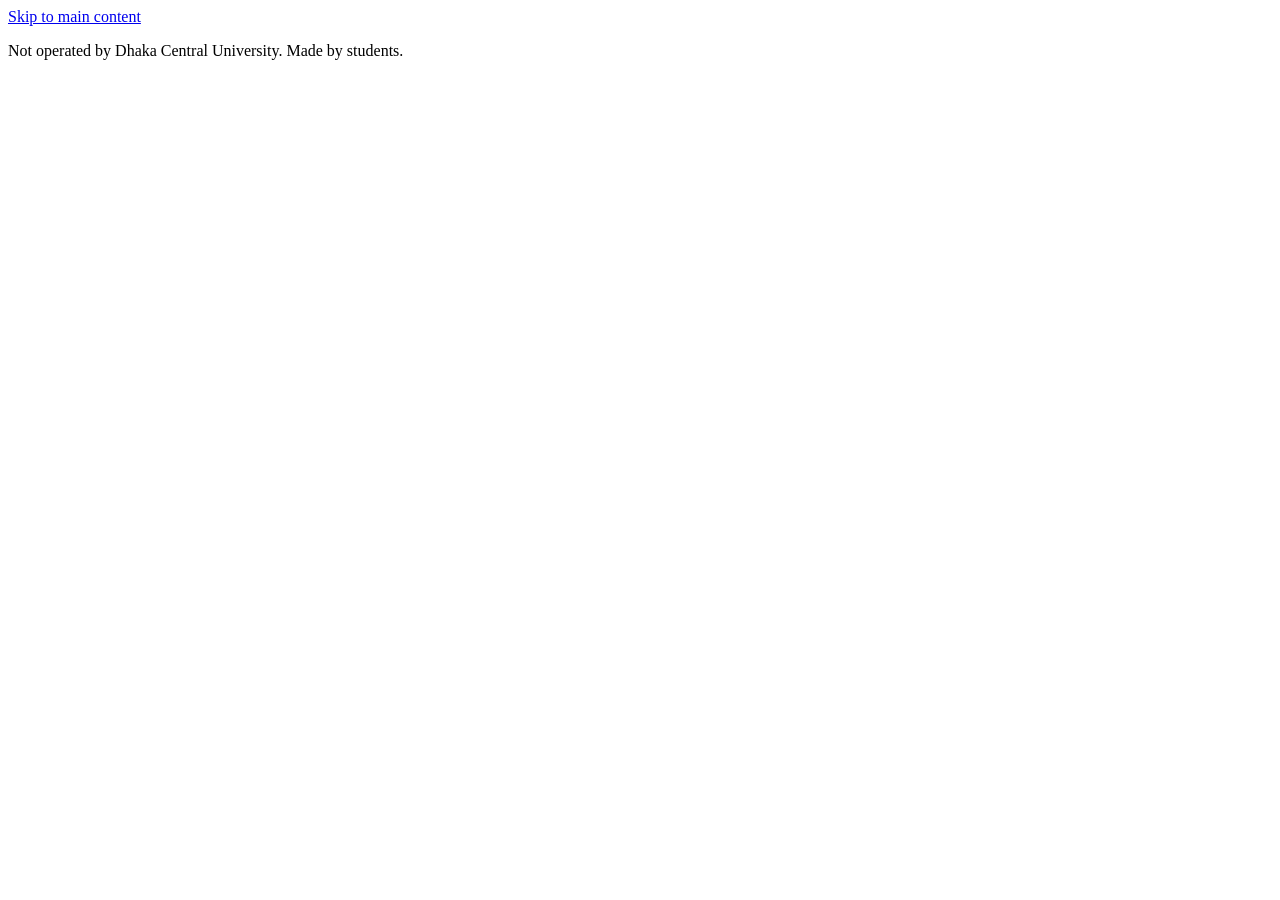
==== index.html @ a3f1944a "Add initial HTML structure for the site" ====
<!DOCTYPE html>
<html lang="en">
<head>
  <meta charset="UTF-8">
  <meta name="viewport" content="width=device-width, initial-scale=1.0">
  <meta name="description" content="Unofficial question bank archive of past exam papers for Dhaka Central University.">
  <meta name="theme-color" content="#16191c">
  <title>DCU QB — Past Exam Questions</title>
  <link rel="icon" type="image/svg+xml" href="data:image/svg+xml,%3Csvg xmlns='http://www.w3.org/2000/svg' viewBox='0 0 64 64'%3E%3Crect width='64' height='64' rx='12' fill='%2316191c'/%3E%3Cpath d='M32 10L10 20l22 10 22-10-22-10z' fill='none' stroke='%23f2f2f4' stroke-width='2.6' stroke-linejoin='round'/%3E%3Cpath d='M18 24v8c0 3.5 6.3 6.5 14 6.5s14-3 14-6.5v-8' fill='none' stroke='%23f2f2f4' stroke-width='2.6' stroke-linecap='round'/%3E%3Cpath d='M32 19l14 6v10' fill='none' stroke='%23c9a85f' stroke-width='2.6' stroke-linecap='round' stroke-linejoin='round'/%3E%3Ccircle cx='46' cy='38' r='2.5' fill='%23c9a85f'/%3E%3Cpath d='M14 27v21l18 8 18-8V27' fill='none' stroke='%23f2f2f4' stroke-width='2.4' stroke-linejoin='round'/%3E%3C/svg%3E">
  <link rel="icon" type="image/png" href="icon.png">
  <link rel="preconnect" href="https://fonts.googleapis.com">
  <link rel="preconnect" href="https://fonts.gstatic.com" crossorigin>
  <link href="https://fonts.googleapis.com/css2?family=Fira+Code:wght@400;500;600;700&display=swap" rel="stylesheet">
  <link rel="stylesheet" href="style.css">
</head>
<body>
  <a class="skip-link" href="#app">Skip to main content</a>

  <div class="shell">
    <header id="site-header" class="site-header"></header>

    <main id="app" tabindex="-1">
      <noscript>
        <div class="notice-box" role="alert">
          <p class="notice-title">JavaScript must be enabled to use this site.</p>
        </div>
      </noscript>
    </main>

    <footer id="site-footer" class="site-footer">
      <p id="footer-text">Not operated by Dhaka Central University. Made by students.</p>
    </footer>
  </div>

  <script src="script.js" defer></script>
</body>
</html>
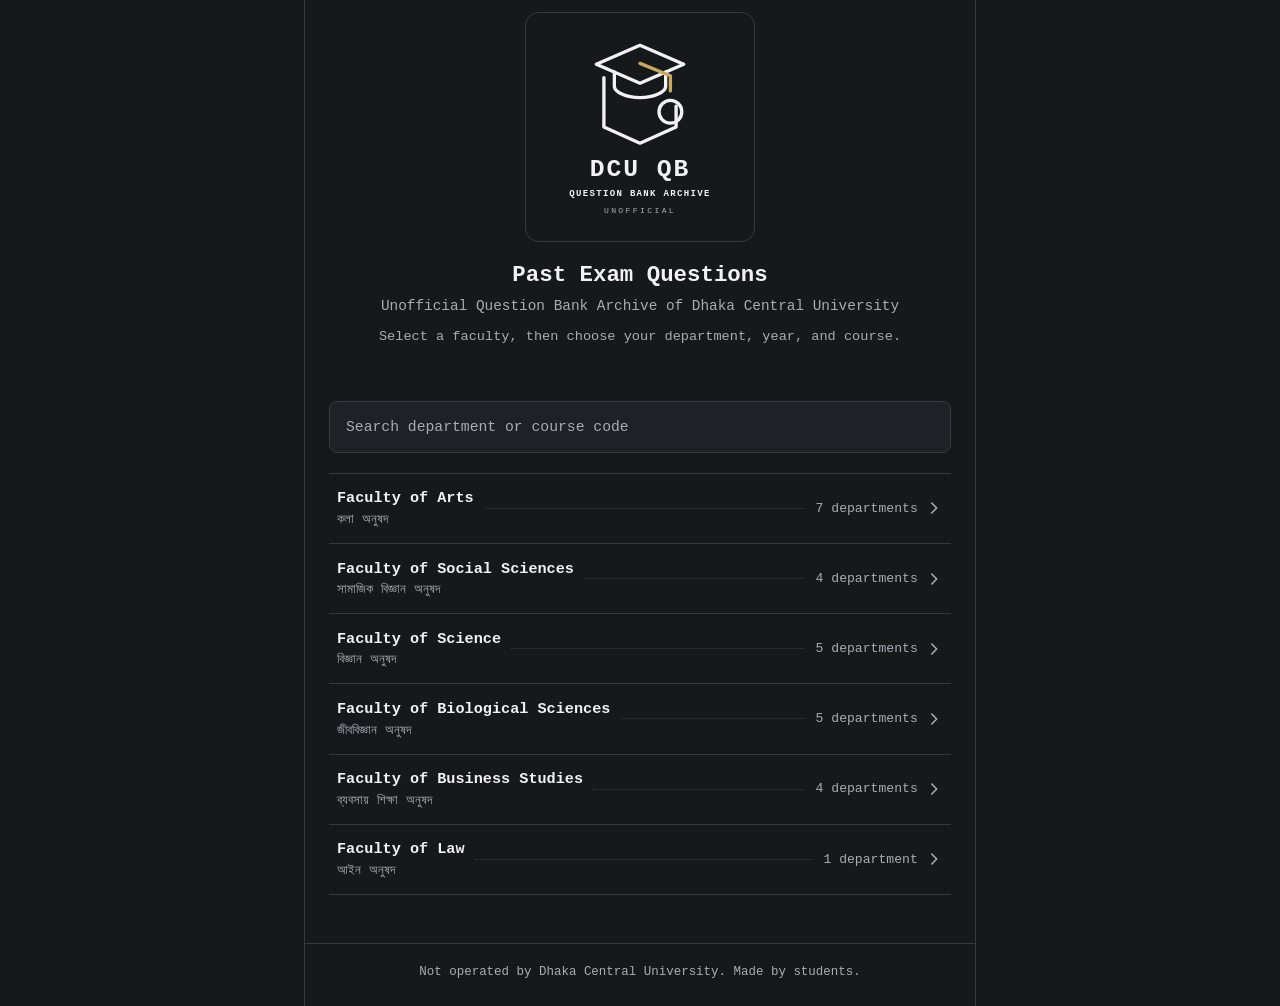
==== commit 55e11bed: "Enhance index.html with meta tags and ARIA roles Updated HTML structure with additional meta tags an" ====
--- a/index.html
+++ b/index.html
@@ -1,33 +1,63 @@
 <!DOCTYPE html>
-<html lang="en">
+<html lang="en" dir="ltr">
 <head>
   <meta charset="UTF-8">
-  <meta name="viewport" content="width=device-width, initial-scale=1.0">
-  <meta name="description" content="Unofficial question bank archive of past exam papers for Dhaka Central University.">
+  <meta name="viewport" content="width=device-width, initial-scale=1.0, viewport-fit=cover">
+  <title>DCU QB — Past Exam Questions</title>
+
+  <!-- Description & indexing -->
+  <meta name="description" content="Unofficial question bank archive of past exam papers for Dhaka Central University. Browse by faculty, department, year and course.">
+  <meta name="robots" content="index, follow">
+  <meta name="author" content="DCU QB">
+  <meta name="referrer" content="strict-origin-when-cross-origin">
+  <meta name="format-detection" content="telephone=no">
+
+  <!-- Theme -->
   <meta name="theme-color" content="#16191c">
-  <title>DCU QB — Past Exam Questions</title>
+  <meta name="color-scheme" content="dark">
+
+  <!-- Link previews (WhatsApp, Facebook, Messenger, X) -->
+  <meta property="og:type" content="website">
+  <meta property="og:site_name" content="DCU QB">
+  <meta property="og:title" content="DCU QB — Past Exam Questions">
+  <meta property="og:description" content="Unofficial question bank archive of past exam papers for Dhaka Central University.">
+  <meta name="twitter:card" content="summary">
+  <meta name="twitter:title" content="DCU QB — Past Exam Questions">
+  <meta name="twitter:description" content="Unofficial question bank archive of past exam papers for Dhaka Central University.">
+
+  <!-- Security: only allow what the site actually uses -->
+  <meta http-equiv="Content-Security-Policy" content="default-src 'self'; script-src 'self'; style-src 'self' https://fonts.googleapis.com; font-src https://fonts.gstatic.com; img-src 'self' data:; connect-src 'self'; object-src 'none'; base-uri 'self'; form-action 'none'">
+
+  <!-- Icons -->
   <link rel="icon" type="image/svg+xml" href="data:image/svg+xml,%3Csvg xmlns='http://www.w3.org/2000/svg' viewBox='0 0 64 64'%3E%3Crect width='64' height='64' rx='12' fill='%2316191c'/%3E%3Cpath d='M32 10L10 20l22 10 22-10-22-10z' fill='none' stroke='%23f2f2f4' stroke-width='2.6' stroke-linejoin='round'/%3E%3Cpath d='M18 24v8c0 3.5 6.3 6.5 14 6.5s14-3 14-6.5v-8' fill='none' stroke='%23f2f2f4' stroke-width='2.6' stroke-linecap='round'/%3E%3Cpath d='M32 19l14 6v10' fill='none' stroke='%23c9a85f' stroke-width='2.6' stroke-linecap='round' stroke-linejoin='round'/%3E%3Ccircle cx='46' cy='38' r='2.5' fill='%23c9a85f'/%3E%3Cpath d='M14 27v21l18 8 18-8V27' fill='none' stroke='%23f2f2f4' stroke-width='2.4' stroke-linejoin='round'/%3E%3C/svg%3E">
   <link rel="icon" type="image/png" href="icon.png">
+  <link rel="apple-touch-icon" href="icon.png">
+
+  <!-- Fonts (display=swap: text shows instantly, font loads after) -->
   <link rel="preconnect" href="https://fonts.googleapis.com">
   <link rel="preconnect" href="https://fonts.gstatic.com" crossorigin>
   <link href="https://fonts.googleapis.com/css2?family=Fira+Code:wght@400;500;600;700&display=swap" rel="stylesheet">
+
+  <!-- Styles & data (start fetching early) -->
   <link rel="stylesheet" href="style.css">
+  <link rel="preload" href="data.json" as="fetch" crossorigin="anonymous">
 </head>
 <body>
   <a class="skip-link" href="#app">Skip to main content</a>
 
   <div class="shell">
-    <header id="site-header" class="site-header"></header>
+    <header id="site-header" class="site-header" role="banner"></header>
 
-    <main id="app" tabindex="-1">
+    <main id="app" tabindex="-1" aria-live="polite" aria-busy="false">
       <noscript>
         <div class="notice-box" role="alert">
           <p class="notice-title">JavaScript must be enabled to use this site.</p>
+          <p class="notice-sub">Please turn on JavaScript in your browser settings and reload the page.</p>
         </div>
       </noscript>
     </main>
 
-    <footer id="site-footer" class="site-footer">
+    <footer id="site-footer" class="site-footer" role="contentinfo">
       <p id="footer-text">Not operated by Dhaka Central University. Made by students.</p>
     </footer>
   </div>
--- a/style.css
+++ b/style.css
@@ -0,0 +1,710 @@
+:root {
+  --bg: #16191c;
+  --surface: #1e2226;
+  --line: #343a41;
+  --text: #f2f2f4;
+  --muted: #a7adb5;
+  --gold: #c9a85f;
+  --gold-hover: #e2c67e;
+  --on-gold: #16191c;
+  --flag: #e08a7d;
+
+  --font-main: "Fira Code", ui-monospace, SFMono-Regular, Menlo, Consolas, monospace;
+}
+
+*,
+*::before,
+*::after {
+  box-sizing: border-box;
+}
+
+html {
+  font-size: 16px;
+  background-color: var(--bg);
+  color: var(--text);
+  -webkit-text-size-adjust: 100%;
+}
+
+body {
+  margin: 0;
+  min-height: 100vh;
+  background-color: var(--bg);
+  color: var(--text);
+  font-family: var(--font-main);
+  font-weight: 400;
+  line-height: 1.65;
+  overflow-x: hidden;
+}
+
+input,
+button {
+  font-family: inherit;
+}
+
+img,
+svg {
+  display: block;
+  max-width: 100%;
+}
+
+a {
+  color: inherit;
+  text-decoration: none;
+}
+
+:focus-visible {
+  outline: 2px solid var(--gold);
+  outline-offset: 2px;
+}
+
+.visually-hidden {
+  position: absolute;
+  width: 1px;
+  height: 1px;
+  padding: 0;
+  margin: -1px;
+  overflow: hidden;
+  clip: rect(0, 0, 0, 0);
+  white-space: nowrap;
+  border: 0;
+}
+
+.skip-link {
+  position: absolute;
+  left: -9999px;
+  top: 0.75rem;
+  z-index: 100;
+  padding: 0.65rem 1rem;
+  min-height: 48px;
+  display: inline-flex;
+  align-items: center;
+  background-color: var(--gold);
+  color: var(--on-gold);
+  font-weight: 600;
+  font-size: 0.9rem;
+  border-radius: 6px;
+}
+
+.skip-link:focus {
+  left: 0.75rem;
+}
+
+/* Page Shell */
+.shell {
+  width: 100%;
+  max-width: 42rem;
+  min-height: 100vh;
+  margin-inline: auto;
+  display: flex;
+  flex-direction: column;
+  background-color: var(--bg);
+}
+
+@media (min-width: 43rem) {
+  .shell {
+    border-inline: 1px solid var(--line);
+  }
+}
+
+main {
+  flex: 1;
+  padding: 1.25rem 1rem 2.5rem;
+  outline: none;
+}
+
+@media (min-width: 30rem) {
+  main {
+    padding: 1.5rem 1.5rem 3rem;
+  }
+}
+
+/* Top Bar (Inner Pages) */
+.topbar {
+  display: flex;
+  align-items: center;
+  border-bottom: 1px solid var(--line);
+  padding: 0.35rem 1rem;
+}
+
+@media (min-width: 30rem) {
+  .topbar {
+    padding-inline: 1.5rem;
+  }
+}
+
+.brand-link {
+  display: inline-flex;
+  align-items: center;
+  gap: 0.65rem;
+  min-height: 48px;
+  padding-inline: 0.25rem;
+  border-radius: 6px;
+  font-weight: 700;
+  font-size: 0.98rem;
+  letter-spacing: 0.03em;
+  color: var(--text);
+}
+
+.brand-link:hover,
+.brand-link:active {
+  color: var(--gold-hover);
+}
+
+.brand-icon {
+  width: 32px;
+  height: 32px;
+  border-radius: 6px;
+  object-fit: cover;
+  flex-shrink: 0;
+}
+
+/* Home Hero */
+.hero {
+  text-align: center;
+  padding: 0.75rem 0 1.25rem;
+}
+
+.hero-logo-wrap {
+  width: min(230px, 64vw);
+  margin: 0 auto 1.1rem;
+}
+
+.hero-logo {
+  width: 100%;
+  height: auto;
+  border-radius: 14px;
+  border: 1px solid var(--line);
+  margin-inline: auto;
+}
+
+.hero-svg-fallback {
+  width: 100%;
+  height: auto;
+  border: 1px solid var(--line);
+  border-radius: 14px;
+  background-color: var(--surface);
+}
+
+.page-title {
+  margin: 0;
+  font-weight: 700;
+  font-size: 1.4rem;
+  line-height: 1.35;
+  color: var(--text);
+  overflow-wrap: break-word;
+}
+
+.page-sub {
+  margin: 0.3rem 0 0;
+  font-size: 0.9rem;
+  color: var(--muted);
+  overflow-wrap: break-word;
+}
+
+.hero-hint {
+  margin: 0.5rem 0 0;
+  font-size: 0.85rem;
+  color: var(--muted);
+}
+
+/* Breadcrumb */
+.breadcrumb {
+  margin-bottom: 1rem;
+  padding-bottom: 0.65rem;
+  border-bottom: 1px solid var(--line);
+}
+
+.breadcrumb-list {
+  list-style: none;
+  margin: 0;
+  padding: 0;
+  display: flex;
+  flex-wrap: wrap;
+  align-items: center;
+  gap: 0.25rem 0.45rem;
+  font-size: 0.84rem;
+  color: var(--muted);
+}
+
+.breadcrumb-item {
+  display: inline-flex;
+  align-items: center;
+  gap: 0.45rem;
+  min-width: 0;
+}
+
+.breadcrumb-link {
+  display: inline-flex;
+  align-items: center;
+  min-height: 48px;
+  padding-inline: 0.2rem;
+  color: var(--gold);
+  border-radius: 4px;
+}
+
+.breadcrumb-link:hover,
+.breadcrumb-link:active {
+  color: var(--gold-hover);
+  text-decoration: underline;
+  text-underline-offset: 3px;
+}
+
+.breadcrumb-sep {
+  color: var(--line);
+  user-select: none;
+}
+
+.breadcrumb-current {
+  color: var(--text);
+  font-weight: 500;
+  overflow-wrap: break-word;
+}
+
+/* Section Heading inside Views */
+.view-header {
+  margin-bottom: 1.25rem;
+}
+
+/* Search Box */
+.search-box {
+  position: relative;
+  margin: 0.5rem 0 1.25rem;
+}
+
+.search-input {
+  width: 100%;
+  min-height: 52px;
+  padding: 0.65rem 3rem 0.65rem 1rem;
+  font-size: 0.92rem;
+  color: var(--text);
+  background-color: var(--surface);
+  border: 1px solid var(--line);
+  border-radius: 8px;
+  appearance: none;
+}
+
+.search-input::placeholder {
+  color: var(--muted);
+  opacity: 1;
+}
+
+.search-input:focus {
+  border-color: var(--gold);
+}
+
+.search-input::-webkit-search-cancel-button {
+  -webkit-appearance: none;
+  appearance: none;
+}
+
+.search-clear {
+  position: absolute;
+  right: 2px;
+  top: 50%;
+  transform: translateY(-50%);
+  width: 48px;
+  height: 48px;
+  border: 0;
+  border-radius: 6px;
+  background: transparent;
+  color: var(--muted);
+  font-size: 1.25rem;
+  line-height: 1;
+  cursor: pointer;
+  display: inline-flex;
+  align-items: center;
+  justify-content: center;
+}
+
+.search-clear:hover,
+.search-clear:active {
+  color: var(--gold-hover);
+}
+
+.search-clear[hidden] {
+  display: none;
+}
+
+.search-group {
+  margin-top: 1.35rem;
+}
+
+.search-group:first-child {
+  margin-top: 0;
+}
+
+.search-group-title {
+  margin: 0 0 0.45rem;
+  font-weight: 600;
+  font-size: 0.95rem;
+  color: var(--gold);
+}
+
+/* Table-of-Contents List */
+.toc-list {
+  list-style: none;
+  margin: 0;
+  padding: 0;
+  border-top: 1px solid var(--line);
+}
+
+.toc-item {
+  border-bottom: 1px solid var(--line);
+}
+
+.toc-link {
+  display: flex;
+  align-items: center;
+  gap: 0.65rem;
+  min-height: 64px;
+  padding: 0.85rem 0.5rem;
+  border-radius: 4px;
+  transition: background-color 0.12s ease, color 0.12s ease;
+}
+
+.toc-link:hover,
+.toc-link:active {
+  background-color: rgba(201, 168, 95, 0.09);
+}
+
+.toc-link:hover .toc-title,
+.toc-link:active .toc-title {
+  color: var(--gold-hover);
+}
+
+.toc-link:hover .toc-chevron,
+.toc-link:active .toc-chevron {
+  color: var(--gold-hover);
+}
+
+.toc-main {
+  min-width: 0;
+  flex-shrink: 1;
+}
+
+.toc-title {
+  display: block;
+  font-weight: 600;
+  font-size: 0.95rem;
+  line-height: 1.45;
+  color: var(--text);
+  overflow-wrap: break-word;
+}
+
+.toc-sub {
+  display: block;
+  font-size: 0.82rem;
+  line-height: 1.4;
+  color: var(--muted);
+  overflow-wrap: break-word;
+  margin-top: 0.1rem;
+}
+
+.toc-course-row {
+  display: flex;
+  flex-wrap: wrap;
+  align-items: baseline;
+  gap: 0.4rem 0.6rem;
+}
+
+.toc-leader {
+  flex: 1 1 0.75rem;
+  min-width: 0.75rem;
+  border-bottom: 1px dotted var(--line);
+  align-self: center;
+}
+
+.toc-right {
+  display: inline-flex;
+  align-items: center;
+  gap: 0.45rem;
+  flex-shrink: 0;
+  text-align: right;
+}
+
+.toc-count {
+  font-size: 0.82rem;
+  font-weight: 500;
+  color: var(--muted);
+  white-space: nowrap;
+}
+
+.toc-count.is-flag {
+  color: var(--flag);
+}
+
+.toc-chevron {
+  width: 18px;
+  height: 18px;
+  color: var(--muted);
+  flex-shrink: 0;
+}
+
+/* Course Code Tag & Badges */
+.code-tag {
+  display: inline-block;
+  padding: 0.16rem 0.5rem;
+  font-size: 0.8rem;
+  font-weight: 600;
+  letter-spacing: 0.02em;
+  color: var(--gold);
+  background-color: var(--surface);
+  border: 1px solid var(--line);
+  border-radius: 5px;
+  white-space: nowrap;
+}
+
+.badge {
+  display: inline-flex;
+  align-items: center;
+  padding: 0.14rem 0.5rem;
+  font-size: 0.76rem;
+  font-weight: 600;
+  border-radius: 5px;
+  white-space: nowrap;
+}
+
+.badge-pdf {
+  color: var(--gold);
+  border: 1px solid var(--gold);
+  background-color: rgba(201, 168, 95, 0.08);
+}
+
+.badge-soon {
+  color: var(--muted);
+  border: 1px solid var(--line);
+}
+
+/* Year Grid (Department Screen) */
+.year-grid {
+  display: grid;
+  grid-template-columns: repeat(2, minmax(0, 1fr));
+  gap: 0.75rem;
+}
+
+.year-card {
+  display: flex;
+  flex-direction: column;
+  justify-content: center;
+  align-items: center;
+  text-align: center;
+  min-height: 104px;
+  padding: 1rem 0.65rem;
+  background-color: var(--surface);
+  border: 1px solid var(--line);
+  border-radius: 10px;
+  transition: background-color 0.12s ease, border-color 0.12s ease;
+}
+
+.year-card:hover,
+.year-card:active {
+  border-color: var(--gold);
+  background-color: rgba(201, 168, 95, 0.08);
+}
+
+.year-card.is-full {
+  grid-column: 1 / -1;
+}
+
+.year-ord {
+  font-weight: 700;
+  font-size: 1.35rem;
+  line-height: 1.25;
+  color: var(--text);
+}
+
+.year-unit {
+  font-size: 0.85rem;
+  color: var(--muted);
+  margin-top: 0.1rem;
+}
+
+.year-meta {
+  margin-top: 0.45rem;
+  font-size: 0.8rem;
+  font-weight: 500;
+  color: var(--gold);
+}
+
+.year-meta.is-empty {
+  color: var(--muted);
+}
+
+/* Course Question-Paper Sheet */
+.paper-sheet {
+  background-color: var(--surface);
+  border: 1px solid var(--line);
+  border-radius: 10px;
+  padding: 1.25rem 1rem;
+}
+
+@media (min-width: 30rem) {
+  .paper-sheet {
+    padding: 1.5rem;
+  }
+}
+
+.paper-sheet .code-tag {
+  margin-bottom: 0.65rem;
+  background-color: var(--bg);
+}
+
+.paper-meta {
+  margin: 1.1rem 0 0;
+  padding: 0;
+  border-top: 1px solid var(--line);
+}
+
+.paper-meta-row {
+  display: flex;
+  justify-content: space-between;
+  align-items: baseline;
+  gap: 1rem;
+  padding: 0.6rem 0;
+  border-bottom: 1px solid var(--line);
+  font-size: 0.88rem;
+}
+
+.paper-meta-row dt {
+  color: var(--muted);
+  flex-shrink: 0;
+}
+
+.paper-meta-row dd {
+  margin: 0;
+  color: var(--text);
+  font-weight: 500;
+  text-align: right;
+  overflow-wrap: break-word;
+}
+
+.paper-actions {
+  margin-top: 1.35rem;
+}
+
+.status-checking {
+  margin: 0;
+  color: var(--muted);
+  font-size: 0.88rem;
+}
+
+.action-row {
+  display: flex;
+  flex-wrap: wrap;
+  gap: 0.75rem;
+}
+
+.btn {
+  display: inline-flex;
+  align-items: center;
+  justify-content: center;
+  gap: 0.5rem;
+  min-height: 48px;
+  padding: 0.7rem 1.25rem;
+  font-size: 0.9rem;
+  font-weight: 600;
+  border-radius: 8px;
+  cursor: pointer;
+  transition: background-color 0.12s ease, border-color 0.12s ease, color 0.12s ease;
+}
+
+.btn-primary {
+  background-color: var(--gold);
+  color: var(--on-gold);
+  border: 1px solid var(--gold);
+}
+
+.btn-primary:hover,
+.btn-primary:active {
+  background-color: var(--gold-hover);
+  border-color: var(--gold-hover);
+}
+
+.btn-secondary {
+  background-color: transparent;
+  color: var(--gold);
+  border: 1px solid var(--gold);
+}
+
+.btn-secondary:hover,
+.btn-secondary:active {
+  background-color: rgba(201, 168, 95, 0.1);
+  color: var(--gold-hover);
+  border-color: var(--gold-hover);
+}
+
+.action-note {
+  margin: 0.65rem 0 0;
+  font-size: 0.82rem;
+  color: var(--muted);
+}
+
+.stamp-soon {
+  display: inline-block;
+  padding: 0.35rem 0.9rem;
+  border: 1.5px solid var(--muted);
+  border-radius: 6px;
+  font-weight: 600;
+  font-size: 0.9rem;
+  color: var(--muted);
+  letter-spacing: 0.02em;
+}
+
+/* Empty & Notice Boxes */
+.notice-box {
+  padding: 1.35rem 1rem;
+  border: 1px dashed var(--line);
+  border-radius: 10px;
+  text-align: center;
+  background-color: rgba(30, 34, 38, 0.55);
+}
+
+.notice-box.is-flag {
+  border-style: solid;
+  border-color: rgba(224, 138, 125, 0.45);
+}
+
+.notice-title {
+  margin: 0;
+  font-weight: 600;
+  font-size: 0.96rem;
+  color: var(--text);
+}
+
+.notice-box.is-flag .notice-title {
+  color: var(--flag);
+}
+
+.notice-sub {
+  margin: 0.35rem 0 0;
+  font-size: 0.85rem;
+  color: var(--muted);
+}
+
+.notice-action {
+  margin-top: 1.1rem;
+}
+
+/* Footer */
+.site-footer {
+  margin-top: auto;
+  padding: 1.1rem 1rem 1.5rem;
+  border-top: 1px solid var(--line);
+  text-align: center;
+  font-size: 0.78rem;
+  color: var(--muted);
+}
+
+.site-footer p {
+  margin: 0;
+}
+
+@media (prefers-reduced-motion: reduce) {
+  *,
+  *::before,
+  *::after {
+    transition-duration: 0.01ms !important;
+    animation-duration: 0.01ms !important;
+    scroll-behavior: auto !important;
+  }
+   }
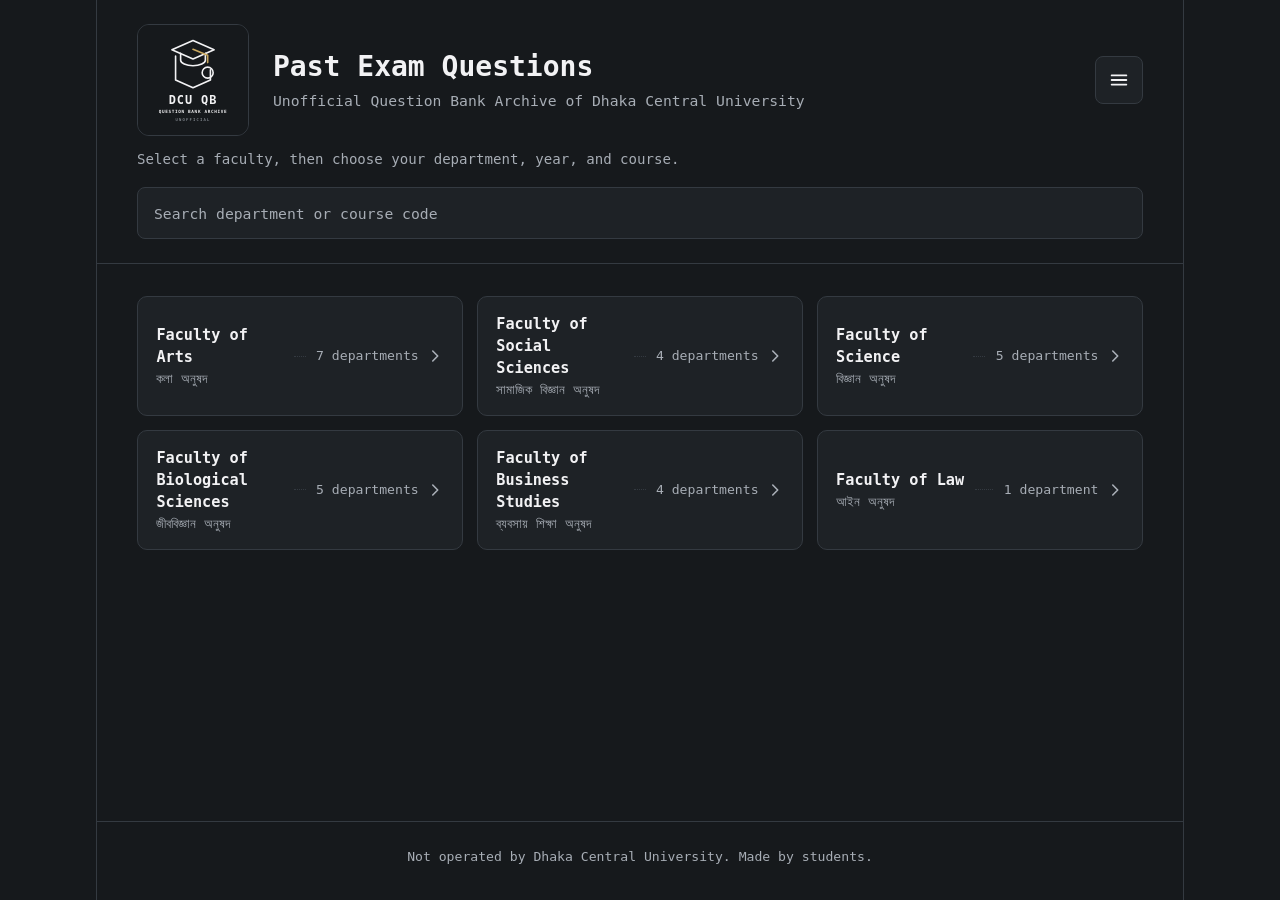
==== commit 3a22503f: "Update meta descriptions in index.html" ====
--- a/index.html
+++ b/index.html
@@ -6,7 +6,7 @@
   <title>DCU QB — Past Exam Questions</title>
 
   <!-- Description & indexing -->
-  <meta name="description" content="Unofficial question bank archive of past exam papers for Dhaka Central University. Browse by faculty, department, year and course.">
+  <meta name="description" content="Unofficial question bank archive of past exam questions for Dhaka Central University. Browse by faculty, department, year and course.">
   <meta name="robots" content="index, follow">
   <meta name="author" content="DCU QB">
   <meta name="referrer" content="strict-origin-when-cross-origin">
@@ -20,10 +20,10 @@
   <meta property="og:type" content="website">
   <meta property="og:site_name" content="DCU QB">
   <meta property="og:title" content="DCU QB — Past Exam Questions">
-  <meta property="og:description" content="Unofficial question bank archive of past exam papers for Dhaka Central University.">
+  <meta property="og:description" content="Unofficial question bank archive of past exam questions for Dhaka Central University.">
   <meta name="twitter:card" content="summary">
   <meta name="twitter:title" content="DCU QB — Past Exam Questions">
-  <meta name="twitter:description" content="Unofficial question bank archive of past exam papers for Dhaka Central University.">
+  <meta name="twitter:description" content="Unofficial question bank archive of past exam questions for Dhaka Central University.">
 
   <!-- Security: only allow what the site actually uses -->
   <meta http-equiv="Content-Security-Policy" content="default-src 'self'; script-src 'self'; style-src 'self' https://fonts.googleapis.com; font-src https://fonts.gstatic.com; img-src 'self' data:; connect-src 'self'; object-src 'none'; base-uri 'self'; form-action 'none'">
--- a/style.css
+++ b/style.css
@@ -89,7 +89,7 @@
   left: 0.75rem;
 }
 
-/* Page Shell */
+/* ===== Page Shell ===== */
 .shell {
   width: 100%;
   max-width: 42rem;
@@ -118,11 +118,93 @@
   }
 }
 
-/* Top Bar (Inner Pages) */
+/* ===== Header ===== */
+.site-header {
+  position: relative;
+  border-bottom: 1px solid var(--line);
+}
+
+/* Home header: logo left, menu right */
+.head-row {
+  display: flex;
+  align-items: center;
+  gap: 0.85rem;
+  padding: 0.85rem 1rem 0.6rem;
+}
+
+.head-brand {
+  display: flex;
+  align-items: center;
+  gap: 0.85rem;
+  flex: 1;
+  min-width: 0;
+}
+
+.head-logo-wrap {
+  width: 76px;
+  height: 76px;
+  flex-shrink: 0;
+}
+
+.hero-logo {
+  width: 100%;
+  height: auto;
+  border: 1px solid var(--line);
+  border-radius: 12px;
+}
+
+.hero-svg-fallback {
+  width: 100%;
+  height: auto;
+  border: 1px solid var(--line);
+  border-radius: 12px;
+  background-color: var(--surface);
+}
+
+.head-logo-wrap .hero-logo,
+.head-logo-wrap .hero-svg-fallback {
+  width: 100%;
+  height: 100%;
+  object-fit: cover;
+}
+
+.head-text {
+  min-width: 0;
+}
+
+.head-title {
+  margin: 0;
+  font-weight: 700;
+  font-size: 1.15rem;
+  line-height: 1.3;
+  color: var(--text);
+  overflow-wrap: break-word;
+}
+
+.head-tagline {
+  margin: 0.2rem 0 0;
+  font-size: 0.78rem;
+  line-height: 1.4;
+  color: var(--muted);
+  overflow-wrap: break-word;
+}
+
+.head-hint {
+  margin: 0;
+  padding: 0 1rem;
+  font-size: 0.8rem;
+  color: var(--muted);
+}
+
+.site-header .search-box {
+  margin: 0.65rem 1rem 1rem;
+}
+
+/* Inner pages top bar */
 .topbar {
   display: flex;
   align-items: center;
-  border-bottom: 1px solid var(--line);
+  justify-content: space-between;
   padding: 0.35rem 1rem;
 }
 
@@ -158,33 +240,96 @@
   flex-shrink: 0;
 }
 
-/* Home Hero */
-.hero {
-  text-align: center;
-  padding: 0.75rem 0 1.25rem;
-}
-
-.hero-logo-wrap {
-  width: min(230px, 64vw);
-  margin: 0 auto 1.1rem;
-}
-
-.hero-logo {
-  width: 100%;
-  height: auto;
-  border-radius: 14px;
+/* Menu */
+.menu-wrap {
+  position: static;
+  flex-shrink: 0;
+}
+
+.menu-btn {
+  width: 48px;
+  height: 48px;
+  display: inline-flex;
+  align-items: center;
+  justify-content: center;
+  background-color: var(--surface);
   border: 1px solid var(--line);
-  margin-inline: auto;
-}
-
-.hero-svg-fallback {
-  width: 100%;
-  height: auto;
-  border: 1px solid var(--line);
-  border-radius: 14px;
+  border-radius: 8px;
+  color: var(--text);
+  cursor: pointer;
+  transition: border-color 0.12s ease, color 0.12s ease;
+}
+
+.menu-btn:hover,
+.menu-btn[aria-expanded="true"] {
+  border-color: var(--gold);
+  color: var(--gold-hover);
+}
+
+.menu-btn svg {
+  width: 22px;
+  height: 22px;
+}
+
+.menu-panel {
+  position: absolute;
+  left: 0;
+  right: 0;
+  top: 100%;
+  z-index: 50;
+  max-height: 70vh;
+  overflow-y: auto;
   background-color: var(--surface);
-}
-
+  border-top: 1px solid var(--line);
+  border-bottom: 1px solid var(--line);
+  box-shadow: 0 12px 24px rgba(0, 0, 0, 0.45);
+}
+
+.menu-panel[hidden] {
+  display: none;
+}
+
+.menu-list {
+  list-style: none;
+  margin: 0;
+  padding: 0.35rem 0;
+}
+
+.menu-label {
+  padding: 0.65rem 1.25rem 0.25rem;
+  font-size: 0.76rem;
+  font-weight: 600;
+  color: var(--gold);
+}
+
+.menu-link {
+  display: flex;
+  align-items: center;
+  min-height: 48px;
+  padding: 0.6rem 1.25rem;
+  font-size: 0.92rem;
+  font-weight: 500;
+  color: var(--text);
+}
+
+.menu-link:hover,
+.menu-link:active {
+  background-color: rgba(201, 168, 95, 0.09);
+  color: var(--gold-hover);
+}
+
+@media (min-width: 43rem) {
+  .menu-panel {
+    left: auto;
+    right: 1rem;
+    top: calc(100% + 0.25rem);
+    width: 20rem;
+    border: 1px solid var(--line);
+    border-radius: 10px;
+  }
+}
+
+/* ===== Titles ===== */
 .page-title {
   margin: 0;
   font-weight: 700;
@@ -201,13 +346,11 @@
   overflow-wrap: break-word;
 }
 
-.hero-hint {
-  margin: 0.5rem 0 0;
-  font-size: 0.85rem;
-  color: var(--muted);
-}
-
-/* Breadcrumb */
+.view-header {
+  margin-bottom: 1.25rem;
+}
+
+/* ===== Breadcrumb ===== */
 .breadcrumb {
   margin-bottom: 1rem;
   padding-bottom: 0.65rem;
@@ -260,12 +403,7 @@
   overflow-wrap: break-word;
 }
 
-/* Section Heading inside Views */
-.view-header {
-  margin-bottom: 1.25rem;
-}
-
-/* Search Box */
+/* ===== Search ===== */
 .search-box {
   position: relative;
   margin: 0.5rem 0 1.25rem;
@@ -340,7 +478,7 @@
   color: var(--gold);
 }
 
-/* Table-of-Contents List */
+/* ===== Table-of-Contents List ===== */
 .toc-list {
   list-style: none;
   margin: 0;
@@ -440,7 +578,7 @@
   flex-shrink: 0;
 }
 
-/* Course Code Tag & Badges */
+/* ===== Course Code Tag & Badges ===== */
 .code-tag {
   display: inline-block;
   padding: 0.16rem 0.5rem;
@@ -475,7 +613,7 @@
   border: 1px solid var(--line);
 }
 
-/* Year Grid (Department Screen) */
+/* ===== Year Grid (Department Screen) ===== */
 .year-grid {
   display: grid;
   grid-template-columns: repeat(2, minmax(0, 1fr));
@@ -530,7 +668,7 @@
   color: var(--muted);
 }
 
-/* Course Question-Paper Sheet */
+/* ===== Course Question-Paper Sheet ===== */
 .paper-sheet {
   background-color: var(--surface);
   border: 1px solid var(--line);
@@ -650,7 +788,7 @@
   letter-spacing: 0.02em;
 }
 
-/* Empty & Notice Boxes */
+/* ===== Empty & Notice Boxes ===== */
 .notice-box {
   padding: 1.35rem 1rem;
   border: 1px dashed var(--line);
@@ -685,7 +823,7 @@
   margin-top: 1.1rem;
 }
 
-/* Footer */
+/* ===== Footer ===== */
 .site-footer {
   margin-top: auto;
   padding: 1.1rem 1rem 1.5rem;
@@ -697,6 +835,149 @@
 
 .site-footer p {
   margin: 0;
+}
+
+/* =====================================================
+   DESKTOP / TABLET (768px and up)
+   Phone layout above is untouched.
+   ===================================================== */
+@media (min-width: 48rem) {
+  .shell {
+    max-width: 68rem;
+  }
+
+  main {
+    padding: 2rem 2.5rem 3.5rem;
+  }
+
+  /* Header */
+  .head-row {
+    gap: 1.25rem;
+    padding: 1.5rem 2.5rem 0.75rem;
+  }
+
+  .head-brand {
+    gap: 1.5rem;
+  }
+
+  .head-logo-wrap {
+    width: 112px;
+    height: 112px;
+  }
+
+  .head-title {
+    font-size: 1.75rem;
+  }
+
+  .head-tagline {
+    margin-top: 0.35rem;
+    font-size: 0.92rem;
+  }
+
+  .head-hint {
+    padding: 0 2.5rem;
+    font-size: 0.88rem;
+  }
+
+  .site-header .search-box {
+    margin: 1rem 2.5rem 1.5rem;
+  }
+
+  .topbar {
+    padding: 0.5rem 2.5rem;
+  }
+
+  .menu-panel {
+    right: 2.5rem;
+  }
+
+  /* Titles & breadcrumb */
+  .page-title {
+    font-size: 1.75rem;
+  }
+
+  .page-sub {
+    font-size: 0.95rem;
+  }
+
+  .view-header {
+    margin-bottom: 1.75rem;
+  }
+
+  .breadcrumb {
+    margin-bottom: 1.5rem;
+  }
+
+  /* Lists become cards in a grid */
+  .toc-list {
+    display: grid;
+    grid-template-columns: repeat(2, minmax(0, 1fr));
+    gap: 0.85rem;
+    border-top: 0;
+  }
+
+  .toc-item {
+    border: 1px solid var(--line);
+    border-radius: 10px;
+    background-color: var(--surface);
+    overflow: hidden;
+    transition: border-color 0.12s ease;
+  }
+
+  .toc-item:hover,
+  .toc-item:focus-within {
+    border-color: rgba(201, 168, 95, 0.6);
+  }
+
+  .toc-link {
+    min-height: 76px;
+    padding: 1rem 1.15rem;
+    border-radius: 0;
+    height: 100%;
+  }
+
+  /* Year cards: all five in one row */
+  .year-grid {
+    grid-template-columns: repeat(5, minmax(0, 1fr));
+    gap: 1rem;
+  }
+
+  .year-card {
+    min-height: 136px;
+  }
+
+  .year-card.is-full {
+    grid-column: auto;
+  }
+
+  .year-ord {
+    font-size: 1.5rem;
+  }
+
+  /* Course page */
+  .paper-sheet {
+    max-width: 48rem;
+    margin-inline: auto;
+    padding: 2rem;
+  }
+
+  .notice-box {
+    max-width: 40rem;
+    margin-inline: auto;
+    padding: 1.75rem 1.5rem;
+  }
+
+  .site-footer {
+    padding: 1.5rem 2.5rem 2rem;
+    font-size: 0.82rem;
+  }
+}
+
+/* Large desktop: faculty list in 3 columns */
+@media (min-width: 64rem) {
+  #faculty-list-wrap .toc-list {
+    grid-template-columns: repeat(3, minmax(0, 1fr));
+  }
 }
 
 @media (prefers-reduced-motion: reduce) {
@@ -707,4 +988,4 @@
     animation-duration: 0.01ms !important;
     scroll-behavior: auto !important;
   }
-   }
+}
